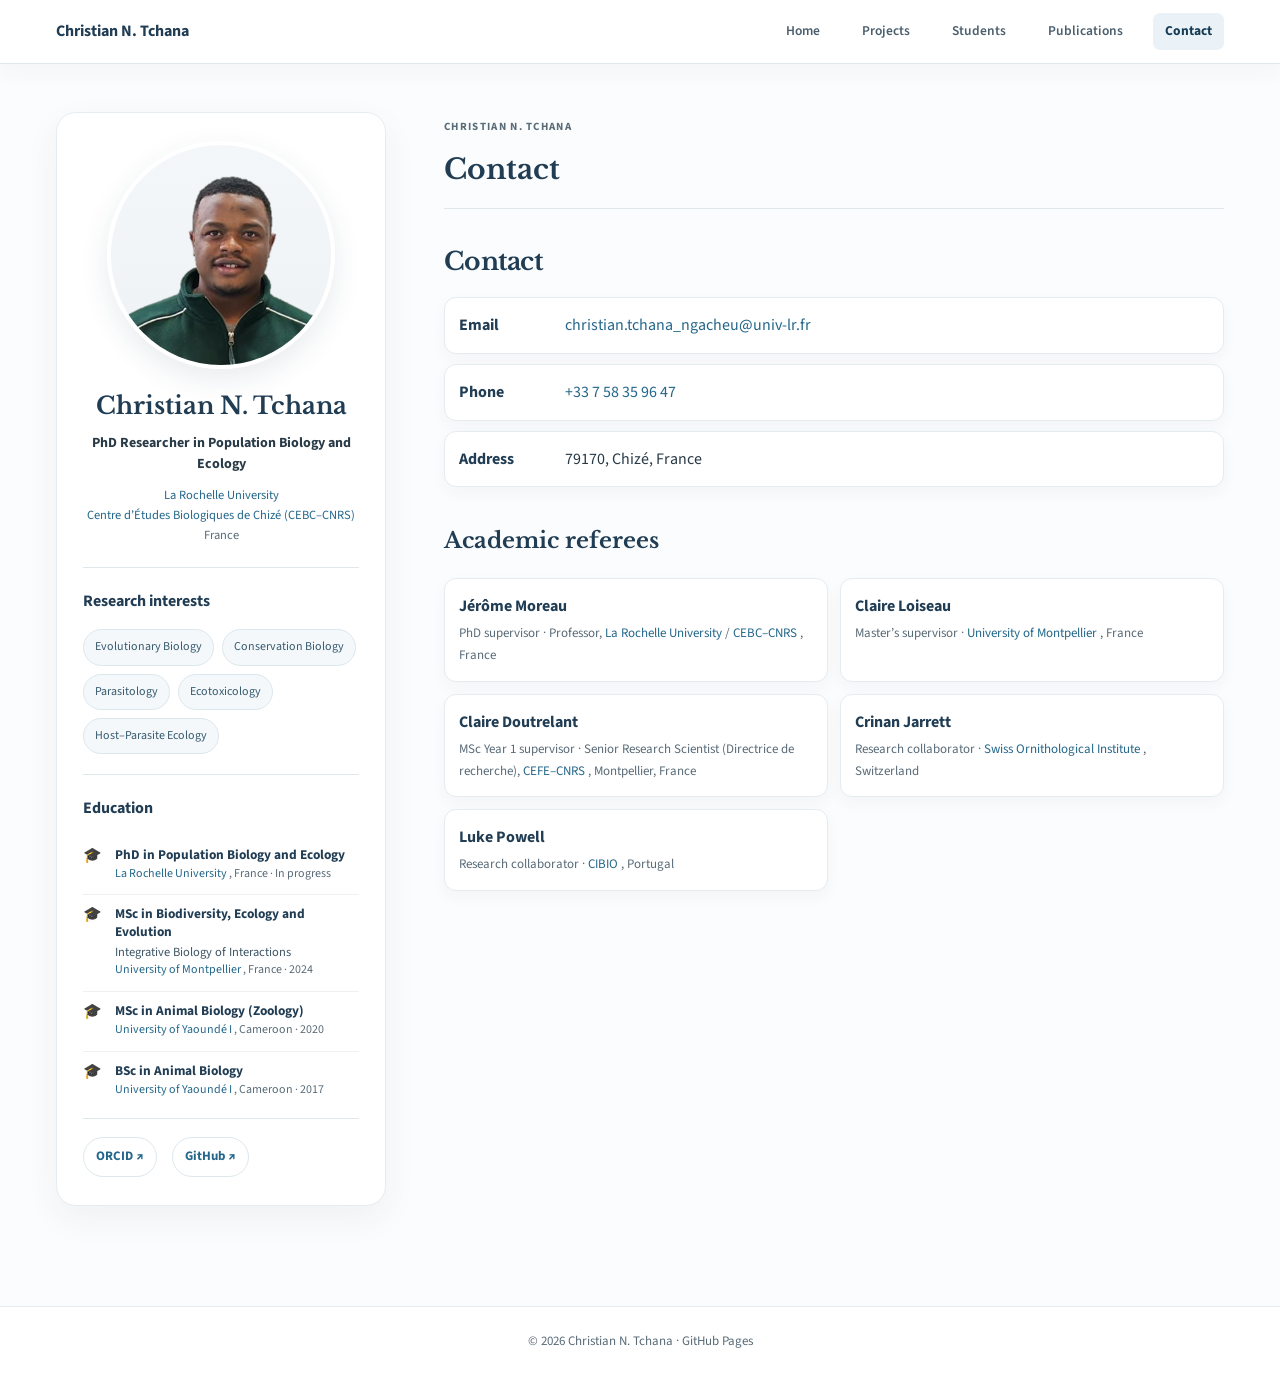
==== contact.html @ 2ebfb26e "Add files via upload" ====
<!DOCTYPE html>
<html lang="en">
 <head>
  <meta charset="utf-8"/>
  <meta content="width=device-width,initial-scale=1" name="viewport"/>
  <meta content="Christian N. Tchana — ecologist and PhD researcher at La Rochelle University and CEBC–CNRS. Research in avian ecology, host–parasite interactions, biodiversity conservation and ecotoxicology." name="description"/>
  <title>
   Christian N. Tchana | Research
  </title>
  <link href="https://fonts.googleapis.com" rel="preconnect"/>
  <link crossorigin="" href="https://fonts.gstatic.com" rel="preconnect"/>
  <link href="https://fonts.googleapis.com/css2?family=Source+Sans+3:wght@400;500;600;700&amp;family=Libre+Baskerville:wght@400;700&amp;display=swap" rel="stylesheet"/>
  <link href="style.css" rel="stylesheet"/>
 </head>
 <body>
  <header class="top">
   <div class="top-inner">
    <a class="brand" href="index.html">
     Christian N. Tchana
    </a>
    <nav aria-label="Main navigation">
     <a class="" href="index.html">
      Home
     </a>
     <a class="" href="projects.html">
      Projects
     </a>
     <a class="" href="students.html">
      Students
     </a>
     <a class="" href="publications.html">
      Publications
     </a>
     <a aria-current="page" class="active" href="contact.html">
      Contact
     </a>
    </nav>
   </div>
  </header>
  <div class="layout">
   <aside aria-label="Researcher profile" class="sidebar">
    <div class="portrait">
     <img alt="Portrait photograph of Christian N. Tchana" src="profile.png"/>
    </div>
    <h1>
     Christian N. Tchana
    </h1>
    <p class="role">
     PhD Researcher in Population Biology and Ecology
    </p>
    <p class="affiliation">
     <span>
      <a href="https://www.univ-larochelle.fr/" rel="noopener noreferrer" target="_blank">
       La Rochelle University
      </a>
     </span>
     <span>
      <a href="https://www.cebc.cnrs.fr/" rel="noopener noreferrer" target="_blank">
       Centre d’Études Biologiques de Chizé (CEBC–CNRS)
      </a>
     </span>
     <span>
      France
     </span>
    </p>
    <div class="aside-section">
     <h2>
      Research interests
     </h2>
     <div class="keywords">
      <span>
       Evolutionary Biology
      </span>
      <span>
       Conservation Biology
      </span>
      <span>
       Parasitology
      </span>
      <span>
       Ecotoxicology
      </span>
      <span>
       Host–Parasite Ecology
      </span>
     </div>
    </div>
    <div class="aside-section">
     <h2>
      Education
     </h2>
     <ol class="education">
      <li>
       <span aria-hidden="true" class="edu-icon">
        🎓
       </span>
       <div class="edu-text">
        <strong>
         PhD in Population Biology and Ecology
        </strong>
        <div class="edu-place">
         <a href="https://www.univ-larochelle.fr/" rel="noopener noreferrer" target="_blank">
          La Rochelle University
         </a>
         , France ·
         <span>
          In progress
         </span>
        </div>
       </div>
      </li>
      <li>
       <span aria-hidden="true" class="edu-icon">
        🎓
       </span>
       <div class="edu-text">
        <strong>
         MSc in Biodiversity, Ecology and Evolution
        </strong>
        <span class="edu-specialty">
         Integrative Biology of Interactions
        </span>
        <div class="edu-place">
         <a href="https://www.umontpellier.fr/en/" rel="noopener noreferrer" target="_blank">
          University of Montpellier
         </a>
         , France ·
         <span>
          2024
         </span>
        </div>
       </div>
      </li>
      <li>
       <span aria-hidden="true" class="edu-icon">
        🎓
       </span>
       <div class="edu-text">
        <strong>
         MSc in Animal Biology (Zoology)
        </strong>
        <div class="edu-place">
         <a href="https://uy1.uninet.cm/" rel="noopener noreferrer" target="_blank">
          University of Yaoundé I
         </a>
         , Cameroon ·
         <span>
          2020
         </span>
        </div>
       </div>
      </li>
      <li>
       <span aria-hidden="true" class="edu-icon">
        🎓
       </span>
       <div class="edu-text">
        <strong>
         BSc in Animal Biology
        </strong>
        <div class="edu-place">
         <a href="https://uy1.uninet.cm/" rel="noopener noreferrer" target="_blank">
          University of Yaoundé I
         </a>
         , Cameroon ·
         <span>
          2017
         </span>
        </div>
       </div>
      </li>
     </ol>
    </div>
    <div class="profile-links">
     <a href="https://orcid.org/0009-0006-7084-1261" rel="noopener noreferrer" target="_blank">
      ORCID ↗
     </a>
     <a href="https://github.com/Christian-N-Tchana" rel="noopener noreferrer" target="_blank">
      GitHub ↗
     </a>
    </div>
   </aside>
   <main class="page-content">
    <div class="page-heading">
     <span class="section-kicker">
      CHRISTIAN N. TCHANA
     </span>
     <h1>
      Contact
     </h1>
    </div>
    <section id="contact">
     <h2>
      Contact
     </h2>
     <div class="contact-list">
      <div>
       <strong>
        Email
       </strong>
       <a href="mailto:christian.tchana_ngacheu@univ-lr.fr">
        christian.tchana_ngacheu@univ-lr.fr
       </a>
      </div>
      <div>
       <strong>
        Phone
       </strong>
       <a href="tel:+33758359647">
        +33 7 58 35 96 47
       </a>
      </div>
      <div>
       <strong>
        Address
       </strong>
       <span>
        79170, Chizé, France
       </span>
      </div>
     </div>
     <h3 class="ref-heading">
      Academic referees
     </h3>
     <div class="ref-grid">
      <div>
       <strong>
        Jérôme Moreau
       </strong>
       <span>
        PhD supervisor · Professor,
        <a href="https://www.univ-larochelle.fr/" rel="noopener noreferrer" target="_blank">
         La Rochelle University
        </a>
        /
        <a href="https://www.cebc.cnrs.fr/" rel="noopener noreferrer" target="_blank">
         CEBC–CNRS
        </a>
        , France
       </span>
      </div>
      <div>
       <strong>
        Claire Loiseau
       </strong>
       <span>
        Master’s supervisor ·
        <a href="https://www.umontpellier.fr/en/" rel="noopener noreferrer" target="_blank">
         University of Montpellier
        </a>
        , France
       </span>
      </div>
      <div>
       <strong>
        Claire Doutrelant
       </strong>
       <span>
        MSc Year 1 supervisor · Senior Research Scientist (Directrice de recherche),
        <a href="https://www.cefe.cnrs.fr/" rel="noopener noreferrer" target="_blank">
         CEFE–CNRS
        </a>
        , Montpellier, France
       </span>
      </div>
      <div>
       <strong>
        Crinan Jarrett
       </strong>
       <span>
        Research collaborator ·
        <a href="https://www.vogelwarte.ch/en/" rel="noopener noreferrer" target="_blank">
         Swiss Ornithological Institute
        </a>
        , Switzerland
       </span>
      </div>
      <div>
       <strong>
        Luke Powell
       </strong>
       <span>
        Research collaborator ·
        <a href="https://www.cibio.up.pt/" rel="noopener noreferrer" target="_blank">
         CIBIO
        </a>
        , Portugal
       </span>
      </div>
     </div>
    </section>
   </main>
  </div>
  <footer>
   © 2026 Christian N. Tchana · GitHub Pages
  </footer>
 </body>
</html>
---- style.css ----
:root{
  --ink:#293a47;
  --navy:#213d54;
  --blue:#24678a;
  --line:#e1e8ec;
  --muted:#596b77;
  --paper:#fff;
  --soft:#f8fafb;
}
*{box-sizing:border-box}
html{scroll-behavior:smooth;scroll-padding-top:85px}
body{margin:0;background:var(--paper);color:var(--ink);font-family:"Source Sans 3","Segoe UI",Arial,sans-serif;font-size:16px;line-height:1.68;-webkit-font-smoothing:antialiased}
a{color:var(--blue);text-decoration:none}
a:hover{text-decoration:underline;text-underline-offset:3px}
img{max-width:100%;display:block}
.top{position:sticky;top:0;z-index:10;background:rgba(255,255,255,.94);backdrop-filter:blur(8px);border-bottom:1px solid var(--line)}
.top-inner{max-width:1220px;margin:0 auto;padding:13px 26px;display:flex;justify-content:space-between;align-items:center;gap:20px}
.brand{font-size:16px;font-weight:700;color:var(--navy)}
.top nav{display:flex;gap:18px;flex-wrap:wrap}
.top nav a{font-size:13.5px;font-weight:600;color:#4a5e6d}
.layout{max-width:1220px;margin:0 auto;padding:48px 26px 90px;display:grid;grid-template-columns:330px minmax(0,1fr);gap:58px}
.sidebar{min-width:0;align-self:start}
.portrait{width:218px;height:218px;border-radius:50%;overflow:hidden;background:#edf2f5;margin:0 auto 20px}
.portrait img{width:100%;height:100%;object-fit:cover;object-position:50% 34%}
.sidebar h1{font-family:"Libre Baskerville",Georgia,serif;font-size:20px;line-height:1.45;text-align:center;color:var(--navy);margin:0 0 8px}
.role{font-size:13.2px;line-height:1.5;text-align:center;font-weight:700;margin:0 0 10px}
.affiliation{font-size:12px;line-height:1.6;color:var(--muted);text-align:center;margin:0 0 24px}
.affiliation span{display:block;white-space:nowrap}
.aside-section{padding:22px 0;border-top:1px solid var(--line)}
.aside-section h2{font-size:16px;margin:0 0 14px;color:var(--navy)}
.keywords{display:flex;flex-wrap:wrap;gap:8px}
.keywords span{font-size:12px;padding:6px 9px;border-radius:4px;border:1px solid #dce7ed;background:var(--soft);color:#375a6e}
.education{list-style:none;margin:0;padding:0}
.education li{display:grid;grid-template-columns:22px minmax(0,1fr);gap:10px;align-items:start;padding:10px 0 12px;border-bottom:1px solid #edf1f3}
.education li:last-child{border-bottom:0;padding-bottom:0}
.edu-icon{font-size:15px;line-height:1.2;transform:translateY(1px)}
.edu-text strong{display:block;font-size:13.4px;color:var(--navy);line-height:1.35;margin-bottom:2px}
.edu-specialty{display:block;font-size:12.5px;color:#3d5564;line-height:1.35;margin-bottom:2px}
.edu-place{font-size:12px;color:var(--muted);line-height:1.38}
.profile-links{border-top:1px solid var(--line);padding-top:18px;display:flex;gap:15px;font-size:13px;font-weight:700}
main{min-width:0}
main section{padding:31px 0 41px;border-bottom:1px solid var(--line);scroll-margin-top:85px}
main section:first-child{padding-top:0}
main section:last-child{border-bottom:0}
main h2{font-family:"Libre Baskerville",Georgia,serif;font-size:clamp(21px,2vw,25px);font-weight:700;letter-spacing:-.03em;color:var(--navy);margin:0 0 20px}
main p,.project-content p,.student p{text-align:justify;text-align-last:left;text-justify:inter-word;hyphens:none;overflow-wrap:normal;word-break:normal}
main p{margin:0 0 15px;max-width:76ch}
.group-heading{font-size:17px;color:var(--navy);margin:0 0 14px}
.project{border:1px solid var(--line);border-radius:8px;overflow:hidden;box-shadow:0 1px 2px rgba(15,37,54,.025);margin:0 0 12px;background:#fff}
.project summary{list-style:none;cursor:pointer;user-select:none;padding:17px 48px 17px 20px;position:relative;display:flex;align-items:center;min-height:56px}
.project summary::-webkit-details-marker{display:none}
.project summary:hover{background:#f5f9fb}
.project summary::after{content:'+';position:absolute;right:18px;top:50%;transform:translateY(-50%);font-size:22px;color:var(--blue)}
.project[open] summary::after{content:'−'}
.project[open] summary{background:#f4f8fa;border-bottom:1px solid var(--line)}
.project-name{display:block;font-size:15.7px;font-weight:650;color:var(--navy);line-height:1.47}
.project-content{padding:18px 22px 14px}
.project-meta{font-size:13.3px;font-weight:700;letter-spacing:.01em;color:var(--blue);text-align:left !important;margin:0 0 13px !important}
.supervisors{background:#f7f9fb;padding:11px 14px;border-left:2px solid #aac4d6;font-size:13.5px;text-align:left !important;margin-top:12px !important}
.project-banner{margin:0 0 16px;border:1px solid var(--line);border-radius:8px;overflow:hidden;background:var(--soft)}
.project-banner img{width:100%;height:auto}
.project-banner figcaption{font-size:12.5px;color:var(--muted);padding:10px 14px;border-top:1px solid var(--line)}
.poster-showcase{margin:18px 0 4px;padding:16px;border:1px solid var(--line);border-radius:8px;background:#fbfcfd}
.poster-overline{font-size:12px;font-weight:700;letter-spacing:.03em;color:var(--blue);margin-bottom:8px}
.poster-title-row strong{display:block;font-size:17px;color:var(--navy)}
.poster-title-row span{display:block;margin-top:2px;font-size:13px;color:var(--muted)}
.poster-image-link{position:relative;display:block;margin-top:14px;border-radius:8px;overflow:hidden;border:1px solid var(--line);background:#fff}
.poster-full{width:100%;height:auto}
.poster-zoom-hint{position:absolute;right:12px;bottom:12px;background:rgba(22,44,59,.78);color:#fff;padding:6px 10px;border-radius:999px;font-size:12px}
.poster-actions{display:flex;gap:10px;flex-wrap:wrap;margin-top:12px}
.poster-download,.poster-enlarge{display:inline-block;padding:9px 12px;border-radius:6px;border:1px solid #cfdde5;background:#fff;font-size:13px;font-weight:600;color:var(--navy)}
.poster-download:hover,.poster-enlarge:hover{background:#f3f8fb}
.poster-context{font-size:13.5px;color:#4d6070;margin-top:12px !important}
.tag{font-size:13px;font-weight:700;color:var(--blue)}
.student-grid{display:grid;grid-template-columns:1fr;gap:11px}
.student{padding:18px 20px;background:#fff;border:1px solid var(--line);border-radius:7px}
.student h3{margin:5px 0 6px;color:var(--navy);font-size:18px}
.student p{margin:0}
#publications .year-heading{font-size:16px;line-height:1.3;margin:14px 0 4px;color:var(--navy)}
#publications .cite-item{padding:10px 0 12px;border-bottom:1px solid var(--line)}
#publications .cite-item:last-child{border-bottom:0}
.pub-title{font-size:17px;line-height:1.36;margin:0 0 3px;font-weight:700}
.pub-title a{color:var(--navy)}
.meta{font-size:13.7px;line-height:1.55;margin-top:3px;color:var(--muted)}
.contact-list{display:grid;gap:13px;margin-bottom:36px}
.contact-list>div{display:grid;grid-template-columns:90px minmax(0,1fr);gap:14px}
.contact-list strong{color:var(--navy)}
.ref-heading{font-size:22px;font-family:"Libre Baskerville",Georgia,serif;color:var(--navy);margin:0 0 18px}
.ref-grid{display:grid;grid-template-columns:repeat(2,minmax(0,1fr));gap:13px}
.ref-grid>div{background:var(--soft);padding:14px;border:1px solid var(--line);border-radius:6px}
.ref-grid strong{display:block;color:var(--navy)}
.ref-grid span{display:block;color:var(--muted);font-size:13px;margin-top:3px}
footer{font-size:13px;color:var(--muted);text-align:center;background:var(--soft);padding:24px 15px}
@media(max-width:1000px){.layout{grid-template-columns:295px minmax(0,1fr);gap:34px}.affiliation span{white-space:normal}}
@media(max-width:760px){.layout{display:block;padding:26px 21px 60px}.sidebar{max-width:500px;margin:0 auto 34px}.top-inner{padding:11px 18px}.top nav{gap:12px;overflow-x:auto;flex-wrap:nowrap}.top nav a{white-space:nowrap;font-size:12.5px}.portrait{width:198px;height:198px}.ref-grid{grid-template-columns:1fr}.contact-list>div{grid-template-columns:1fr;gap:2px}main p,.project-content p,.student p{text-align:left}}

.project-banner-photo img{width:100%;max-height:430px;object-fit:cover;object-position:center}
.student-grid{display:grid;grid-template-columns:1fr;gap:14px}
.student.student-with-photo{display:grid;grid-template-columns:150px minmax(0,1fr);gap:18px;align-items:start}
.student-photo{width:150px;height:150px;object-fit:cover;object-position:center;border-radius:10px;border:1px solid var(--line);background:#eef3f6}
.student-body{min-width:0}
.student-body .tag{margin-bottom:4px;display:block}
.student-body h3{margin:4px 0 7px}
@media(max-width:760px){.student.student-with-photo{grid-template-columns:1fr}.student-photo{width:100%;max-width:220px;height:auto;aspect-ratio:1/1}}

body{background:#fbfcfd}
.top{box-shadow:0 8px 22px rgba(26,46,64,.04)}
.sidebar{background:#ffffff;border:1px solid #e6ecef;border-radius:20px;padding:28px 26px;box-shadow:0 12px 34px rgba(28,48,65,.06);position:sticky;top:96px}
.portrait{width:228px;height:228px;border-radius:50%;overflow:hidden;background:linear-gradient(180deg,#f4f7f9 0%,#eef2f5 100%);margin:0 auto 20px;border:4px solid #fff;box-shadow:0 10px 28px rgba(32,58,77,.10)}
.portrait img{width:100%;height:100%;object-fit:cover;object-position:center 22%}
.sidebar h1{font-size:24px;margin:0 0 10px}
.role{font-size:14px}
.affiliation{font-size:12.5px;margin:0 0 22px}
.aside-section{padding:20px 0}
.keywords span{border-radius:999px;padding:7px 11px;background:#f4f8fb}
.profile-links a{display:inline-flex;align-items:center;gap:6px;padding:8px 12px;border:1px solid #dde8ee;border-radius:999px;background:#fff}
main section{padding:22px 0 30px}
main h2{margin:0 0 14px}
main p{max-width:78ch}
.project{border-radius:14px;box-shadow:0 10px 24px rgba(22,42,58,.045);border:1px solid #e3eaee;margin:0 0 14px}
.project summary{padding:18px 52px 18px 22px}
.project-name{font-size:16px}
.project-content{padding:18px 22px 18px}
.project-meta{margin-bottom:12px !important}
.project-banner{border-radius:14px;overflow:hidden;box-shadow:0 10px 20px rgba(20,40,58,.06)}
.project-banner-photo img{width:100%;height:auto;display:block}
.project-banner figcaption{background:#fff;text-align:left}
.poster-showcase{border-radius:14px;padding:18px;box-shadow:inset 0 1px 0 rgba(255,255,255,.35)}
.poster-image-link{border-radius:12px}
.student-grid{gap:16px}
.student{border-radius:14px;box-shadow:0 8px 20px rgba(22,42,58,.045);padding:16px 18px}
.student.student-with-photo{grid-template-columns:180px minmax(0,1fr);gap:20px;align-items:center}
.student-photo{width:180px;height:180px;border-radius:14px;object-fit:cover;box-shadow:0 8px 22px rgba(23,40,56,.08);background:#edf2f5}
.student:nth-child(1) .student-photo{object-position:center 18%}
.student:nth-child(2) .student-photo{object-position:center 20%}
.student h3{font-size:20px}
#publications .cite-item{padding:12px 0 13px}
.contact-list>div,.ref-grid>div{background:#fff;border:1px solid #e5ecef;border-radius:12px;padding:14px;box-shadow:0 6px 16px rgba(26,46,64,.04)}
.contact-list{grid-template-columns:1fr;gap:10px}
.contact-list>div{grid-template-columns:92px minmax(0,1fr)}
.ref-grid{gap:12px}
footer{margin-top:10px;border-top:1px solid #e5ecef;background:#fff}
@media(max-width:1000px){.sidebar{position:static}.layout{grid-template-columns:320px minmax(0,1fr)}}
@media(max-width:760px){.sidebar{padding:22px 20px}.portrait{width:210px;height:210px}.project-banner-photo img{height:auto;max-height:420px;object-fit:cover}.student.student-with-photo{grid-template-columns:1fr;align-items:start}.student-photo{width:100%;max-width:240px;height:auto;aspect-ratio:1/1}.contact-list>div{grid-template-columns:1fr;padding:12px}}

/* Multi-page academic navigation */
.top nav a{padding:7px 12px;border-radius:7px;transition:background .15s ease,color .15s ease}
.top nav a.active,.top nav a[aria-current="page"]{background:#eaf2f7;color:#163b54;font-weight:700}
.top nav a:hover{background:#f1f6f9;text-decoration:none}
.page-heading{border-bottom:1px solid var(--line);padding:0 0 15px;margin:0 0 10px}
.page-heading h1{font-family:"Libre Baskerville",Georgia,serif;font-size:clamp(23px,2.2vw,29px);color:var(--navy);margin:7px 0 0}
.section-kicker{font-size:11px;font-weight:700;letter-spacing:.12em;color:var(--muted)}
.page-content section:first-child{padding-top:15px}
.page-content .homepage-intro{padding-top:5px}
.page-content{min-height:65vh}
@media(min-width:1001px){.sidebar{position:sticky;top:90px}}
@media(max-width:760px){.top nav{overflow-x:auto;flex-wrap:nowrap;padding-bottom:5px}.top nav a{white-space:nowrap}.sidebar{position:static}}
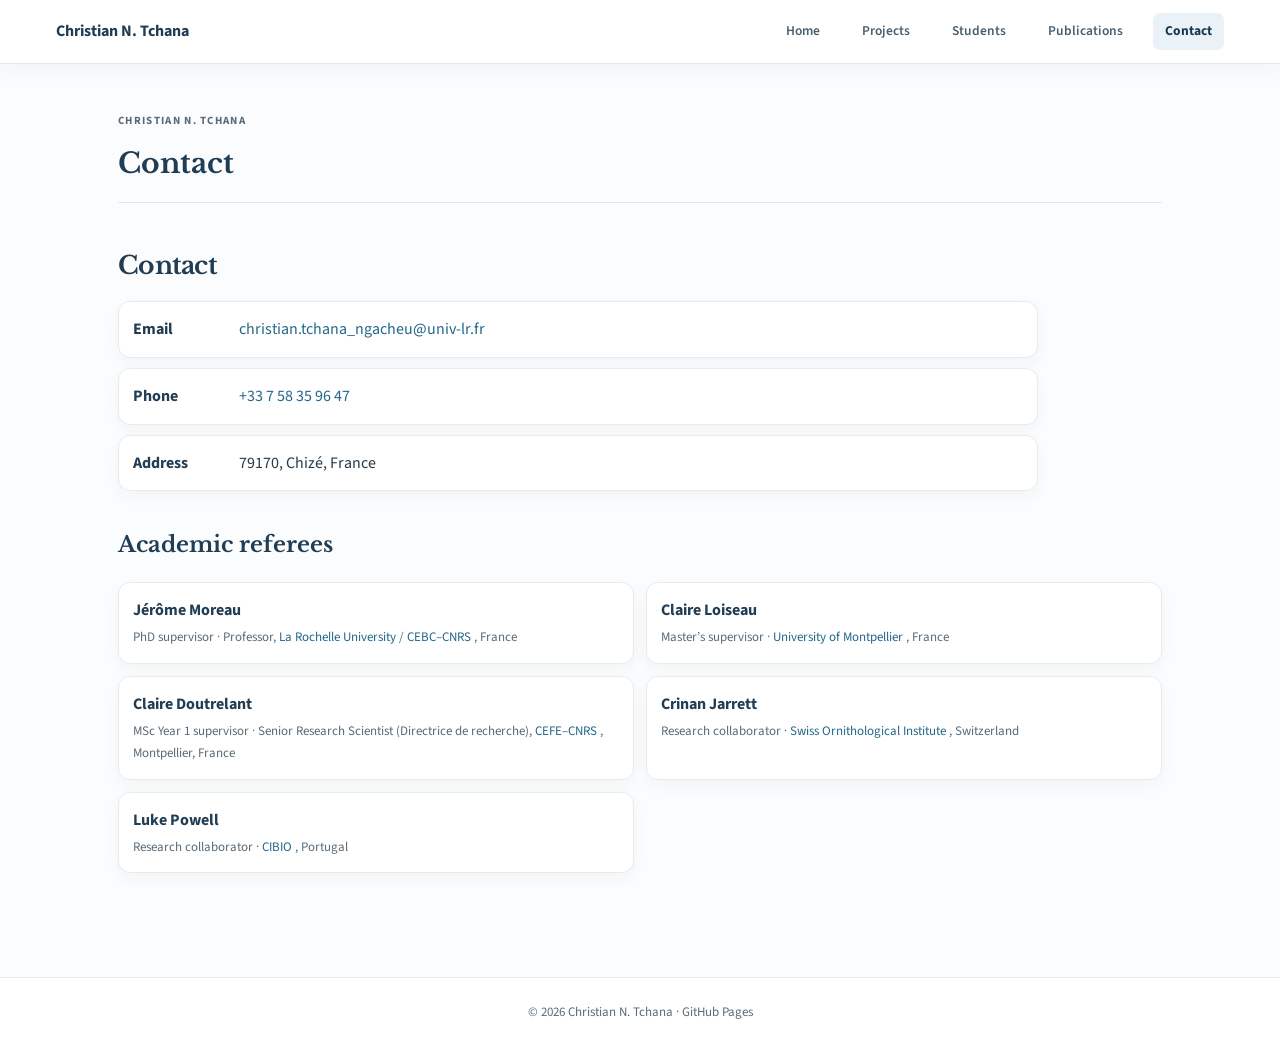
==== commit bf64ea46: "Add files via upload" ====
--- a/contact.html
+++ b/contact.html
@@ -1,233 +1,93 @@
 <!DOCTYPE html>
+
 <html lang="en">
- <head>
-  <meta charset="utf-8"/>
-  <meta content="width=device-width,initial-scale=1" name="viewport"/>
-  <meta content="Christian N. Tchana — ecologist and PhD researcher at La Rochelle University and CEBC–CNRS. Research in avian ecology, host–parasite interactions, biodiversity conservation and ecotoxicology." name="description"/>
-  <title>
+<head>
+<meta charset="utf-8"/>
+<meta content="width=device-width,initial-scale=1" name="viewport"/>
+<meta content="Christian N. Tchana — ecologist and PhD researcher at La Rochelle University and CEBC–CNRS. Research in avian ecology, host–parasite interactions, biodiversity conservation and ecotoxicology." name="description"/>
+<title>
    Christian N. Tchana | Research
   </title>
-  <link href="https://fonts.googleapis.com" rel="preconnect"/>
-  <link crossorigin="" href="https://fonts.gstatic.com" rel="preconnect"/>
-  <link href="https://fonts.googleapis.com/css2?family=Source+Sans+3:wght@400;500;600;700&amp;family=Libre+Baskerville:wght@400;700&amp;display=swap" rel="stylesheet"/>
-  <link href="style.css" rel="stylesheet"/>
- </head>
- <body>
-  <header class="top">
-   <div class="top-inner">
-    <a class="brand" href="index.html">
+<link href="https://fonts.googleapis.com" rel="preconnect"/>
+<link crossorigin="" href="https://fonts.gstatic.com" rel="preconnect"/>
+<link href="https://fonts.googleapis.com/css2?family=Source+Sans+3:wght@400;500;600;700&amp;family=Libre+Baskerville:wght@400;700&amp;display=swap" rel="stylesheet"/>
+<link href="style.css" rel="stylesheet"/>
+</head>
+<body>
+<header class="top">
+<div class="top-inner">
+<a class="brand" href="index.html">
      Christian N. Tchana
     </a>
-    <nav aria-label="Main navigation">
-     <a class="" href="index.html">
+<nav aria-label="Main navigation">
+<a class="" href="index.html">
       Home
      </a>
-     <a class="" href="projects.html">
+<a class="" href="projects.html">
       Projects
      </a>
-     <a class="" href="students.html">
+<a class="" href="students.html">
       Students
      </a>
-     <a class="" href="publications.html">
+<a class="" href="publications.html">
       Publications
      </a>
-     <a aria-current="page" class="active" href="contact.html">
+<a aria-current="page" class="active" href="contact.html">
       Contact
      </a>
-    </nav>
-   </div>
-  </header>
-  <div class="layout">
-   <aside aria-label="Researcher profile" class="sidebar">
-    <div class="portrait">
-     <img alt="Portrait photograph of Christian N. Tchana" src="profile.png"/>
-    </div>
-    <h1>
-     Christian N. Tchana
-    </h1>
-    <p class="role">
-     PhD Researcher in Population Biology and Ecology
-    </p>
-    <p class="affiliation">
-     <span>
-      <a href="https://www.univ-larochelle.fr/" rel="noopener noreferrer" target="_blank">
-       La Rochelle University
-      </a>
-     </span>
-     <span>
-      <a href="https://www.cebc.cnrs.fr/" rel="noopener noreferrer" target="_blank">
-       Centre d’Études Biologiques de Chizé (CEBC–CNRS)
-      </a>
-     </span>
-     <span>
-      France
-     </span>
-    </p>
-    <div class="aside-section">
-     <h2>
-      Research interests
-     </h2>
-     <div class="keywords">
-      <span>
-       Evolutionary Biology
-      </span>
-      <span>
-       Conservation Biology
-      </span>
-      <span>
-       Parasitology
-      </span>
-      <span>
-       Ecotoxicology
-      </span>
-      <span>
-       Host–Parasite Ecology
-      </span>
-     </div>
-    </div>
-    <div class="aside-section">
-     <h2>
-      Education
-     </h2>
-     <ol class="education">
-      <li>
-       <span aria-hidden="true" class="edu-icon">
-        🎓
-       </span>
-       <div class="edu-text">
-        <strong>
-         PhD in Population Biology and Ecology
-        </strong>
-        <div class="edu-place">
-         <a href="https://www.univ-larochelle.fr/" rel="noopener noreferrer" target="_blank">
-          La Rochelle University
-         </a>
-         , France ·
-         <span>
-          In progress
-         </span>
-        </div>
-       </div>
-      </li>
-      <li>
-       <span aria-hidden="true" class="edu-icon">
-        🎓
-       </span>
-       <div class="edu-text">
-        <strong>
-         MSc in Biodiversity, Ecology and Evolution
-        </strong>
-        <span class="edu-specialty">
-         Integrative Biology of Interactions
-        </span>
-        <div class="edu-place">
-         <a href="https://www.umontpellier.fr/en/" rel="noopener noreferrer" target="_blank">
-          University of Montpellier
-         </a>
-         , France ·
-         <span>
-          2024
-         </span>
-        </div>
-       </div>
-      </li>
-      <li>
-       <span aria-hidden="true" class="edu-icon">
-        🎓
-       </span>
-       <div class="edu-text">
-        <strong>
-         MSc in Animal Biology (Zoology)
-        </strong>
-        <div class="edu-place">
-         <a href="https://uy1.uninet.cm/" rel="noopener noreferrer" target="_blank">
-          University of Yaoundé I
-         </a>
-         , Cameroon ·
-         <span>
-          2020
-         </span>
-        </div>
-       </div>
-      </li>
-      <li>
-       <span aria-hidden="true" class="edu-icon">
-        🎓
-       </span>
-       <div class="edu-text">
-        <strong>
-         BSc in Animal Biology
-        </strong>
-        <div class="edu-place">
-         <a href="https://uy1.uninet.cm/" rel="noopener noreferrer" target="_blank">
-          University of Yaoundé I
-         </a>
-         , Cameroon ·
-         <span>
-          2017
-         </span>
-        </div>
-       </div>
-      </li>
-     </ol>
-    </div>
-    <div class="profile-links">
-     <a href="https://orcid.org/0009-0006-7084-1261" rel="noopener noreferrer" target="_blank">
-      ORCID ↗
-     </a>
-     <a href="https://github.com/Christian-N-Tchana" rel="noopener noreferrer" target="_blank">
-      GitHub ↗
-     </a>
-    </div>
-   </aside>
-   <main class="page-content">
-    <div class="page-heading">
-     <span class="section-kicker">
+</nav>
+</div>
+</header>
+<div class="layout layout-inner">
+
+<main class="page-content page-content-wide">
+<div class="page-heading">
+<span class="section-kicker">
       CHRISTIAN N. TCHANA
      </span>
-     <h1>
+<h1>
       Contact
      </h1>
-    </div>
-    <section id="contact">
-     <h2>
+</div>
+<section id="contact">
+<h2>
       Contact
      </h2>
-     <div class="contact-list">
-      <div>
-       <strong>
+<div class="contact-list">
+<div>
+<strong>
         Email
        </strong>
-       <a href="mailto:christian.tchana_ngacheu@univ-lr.fr">
+<a href="mailto:christian.tchana_ngacheu@univ-lr.fr">
         christian.tchana_ngacheu@univ-lr.fr
        </a>
-      </div>
-      <div>
-       <strong>
+</div>
+<div>
+<strong>
         Phone
        </strong>
-       <a href="tel:+33758359647">
+<a href="tel:+33758359647">
         +33 7 58 35 96 47
        </a>
-      </div>
-      <div>
-       <strong>
+</div>
+<div>
+<strong>
         Address
        </strong>
-       <span>
+<span>
         79170, Chizé, France
        </span>
-      </div>
-     </div>
-     <h3 class="ref-heading">
+</div>
+</div>
+<h3 class="ref-heading">
       Academic referees
      </h3>
-     <div class="ref-grid">
-      <div>
-       <strong>
+<div class="ref-grid">
+<div>
+<strong>
         Jérôme Moreau
        </strong>
-       <span>
+<span>
         PhD supervisor · Professor,
         <a href="https://www.univ-larochelle.fr/" rel="noopener noreferrer" target="_blank">
          La Rochelle University
@@ -238,61 +98,61 @@
         </a>
         , France
        </span>
-      </div>
-      <div>
-       <strong>
+</div>
+<div>
+<strong>
         Claire Loiseau
        </strong>
-       <span>
+<span>
         Master’s supervisor ·
         <a href="https://www.umontpellier.fr/en/" rel="noopener noreferrer" target="_blank">
          University of Montpellier
         </a>
         , France
        </span>
-      </div>
-      <div>
-       <strong>
+</div>
+<div>
+<strong>
         Claire Doutrelant
        </strong>
-       <span>
+<span>
         MSc Year 1 supervisor · Senior Research Scientist (Directrice de recherche),
         <a href="https://www.cefe.cnrs.fr/" rel="noopener noreferrer" target="_blank">
          CEFE–CNRS
         </a>
         , Montpellier, France
        </span>
-      </div>
-      <div>
-       <strong>
+</div>
+<div>
+<strong>
         Crinan Jarrett
        </strong>
-       <span>
+<span>
         Research collaborator ·
         <a href="https://www.vogelwarte.ch/en/" rel="noopener noreferrer" target="_blank">
          Swiss Ornithological Institute
         </a>
         , Switzerland
        </span>
-      </div>
-      <div>
-       <strong>
+</div>
+<div>
+<strong>
         Luke Powell
        </strong>
-       <span>
+<span>
         Research collaborator ·
         <a href="https://www.cibio.up.pt/" rel="noopener noreferrer" target="_blank">
          CIBIO
         </a>
         , Portugal
        </span>
-      </div>
-     </div>
-    </section>
-   </main>
-  </div>
-  <footer>
+</div>
+</div>
+</section>
+</main>
+</div>
+<footer>
    © 2026 Christian N. Tchana · GitHub Pages
   </footer>
- </body>
+</body>
 </html>
--- a/style.css
+++ b/style.css
@@ -156,3 +156,58 @@
 .page-content{min-height:65vh}
 @media(min-width:1001px){.sidebar{position:sticky;top:90px}}
 @media(max-width:760px){.top nav{overflow-x:auto;flex-wrap:nowrap;padding-bottom:5px}.top nav a{white-space:nowrap}.sidebar{position:static}}
+
+/* Multipage refinements: profile sidebar on Home only */
+.layout-home {
+  max-width: 1120px;
+  grid-template-columns: minmax(300px, 360px) minmax(0, 1fr);
+  gap: clamp(24px, 4vw, 54px);
+  align-items: start;
+  padding: 32px 24px 52px;
+}
+.layout-home .sidebar {
+  position: static;
+  padding: 22px 24px;
+  box-shadow: 0 5px 22px rgba(28, 48, 65, .045);
+}
+.layout-home .portrait {width: 190px; height: 190px; margin-bottom: 13px}
+.layout-home .sidebar h1 {font-size: 21px}
+.layout-home .aside-section {padding: 15px 0}
+.layout-home .education li {padding: 8px 0}
+.layout-home .page-content {min-height: 0; padding-top: 14px}
+.layout-home .homepage-intro {padding: 0}
+.layout-home .homepage-intro p {max-width: 63ch; margin: 0}
+.layout-inner {
+  display: block;
+  max-width: 1100px;
+  margin: 0 auto;
+  padding: 42px 28px 72px;
+}
+.layout-inner .page-content-wide {min-height: 0; width: 100%}
+.layout-inner .page-heading {margin-bottom: 20px}
+.layout-inner main section {padding-bottom: 22px}
+.layout-inner .project-content p {max-width: 85ch}
+.layout-inner .student-grid {grid-template-columns: repeat(2, minmax(0, 1fr)); gap: 18px}
+.layout-inner .student.student-with-photo {
+  display: block; height: 100%; padding: 18px;
+}
+.layout-inner .student-photo {
+  width: 100%; max-width: none; height: 245px;
+  object-fit: cover; margin-bottom: 14px;
+}
+.layout-inner .student-body p {text-align: left}
+.layout-inner .cite-item {max-width: 900px}
+.layout-inner .contact-list {max-width: 920px}
+@media (max-width: 850px) {
+  .layout-home {display: block; padding: 24px 18px 48px}
+  .layout-home .sidebar {max-width: 560px; margin: 0 auto 24px}
+  .layout-home .page-content {padding-top: 0}
+  .layout-inner {padding: 24px 20px 48px}
+  .layout-inner .student-grid {grid-template-columns: 1fr}
+  .layout-inner .student.student-with-photo {display: grid; grid-template-columns: 150px minmax(0, 1fr)}
+  .layout-inner .student-photo {height: 160px; margin-bottom: 0}
+}
+@media (max-width: 520px) {
+  .layout-inner .student.student-with-photo {display: block}
+  .layout-inner .student-photo {width: 100%; max-width: 240px; height: 200px; margin-bottom: 14px}
+}
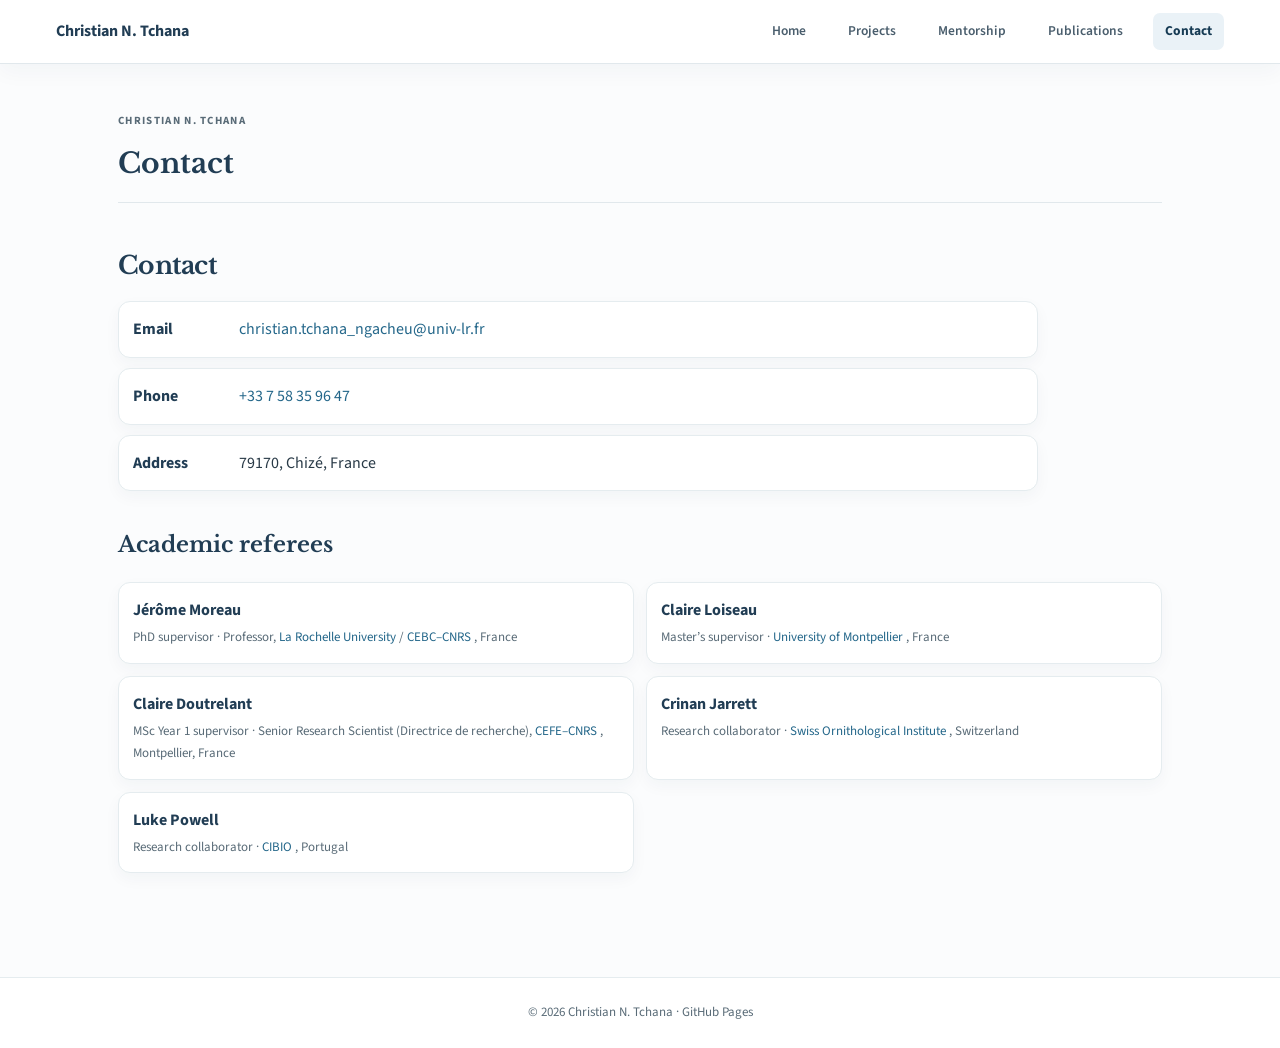
==== commit 56d687cf: "Add files via upload" ====
--- a/contact.html
+++ b/contact.html
@@ -26,9 +26,7 @@
 <a class="" href="projects.html">
       Projects
      </a>
-<a class="" href="students.html">
-      Students
-     </a>
+<a class="" href="mentorship.html">Mentorship</a>
 <a class="" href="publications.html">
       Publications
      </a>
@@ -39,7 +37,6 @@
 </div>
 </header>
 <div class="layout layout-inner">
-
 <main class="page-content page-content-wide">
 <div class="page-heading">
 <span class="section-kicker">
--- a/style.css
+++ b/style.css
@@ -211,3 +211,21 @@
   .layout-inner .student.student-with-photo {display: block}
   .layout-inner .student-photo {width: 100%; max-width: 240px; height: 200px; margin-bottom: 14px}
 }
+
+/* Proportion corrections */
+.layout-home .page-content{align-self:stretch;padding-top:8px}
+.layout-home .homepage-intro{max-width:none}
+.layout-home .homepage-intro p{max-width:none;margin:0 0 14px;text-align:justify}
+.layout-home .homepage-intro p:last-child{margin-bottom:0}
+.layout-inner .project-content p{max-width:none}
+.layout-inner .project-banner{width:100%;max-width:none}
+.layout-inner .project-content{width:100%}
+@media(max-width:850px){.layout-home .homepage-intro p{text-align:left}}
+
+/* Final verified changes */
+.poster-pdf-compact{display:flex;align-items:center;justify-content:space-between;gap:18px;border:1px solid var(--line);border-radius:10px;padding:15px 18px;margin-top:16px;background:#f8fafc}
+.poster-pdf-compact strong{color:var(--navy)}
+.poster-pdf-compact p{margin:3px 0 0;font-size:13px;text-align:left!important;color:var(--muted)}
+.poster-pdf-compact .poster-download{white-space:nowrap}
+.project-article-link{margin:12px 0 0!important;font-size:14px;text-align:left!important}
+@media(max-width:700px){.poster-pdf-compact{flex-direction:column;align-items:flex-start}}
